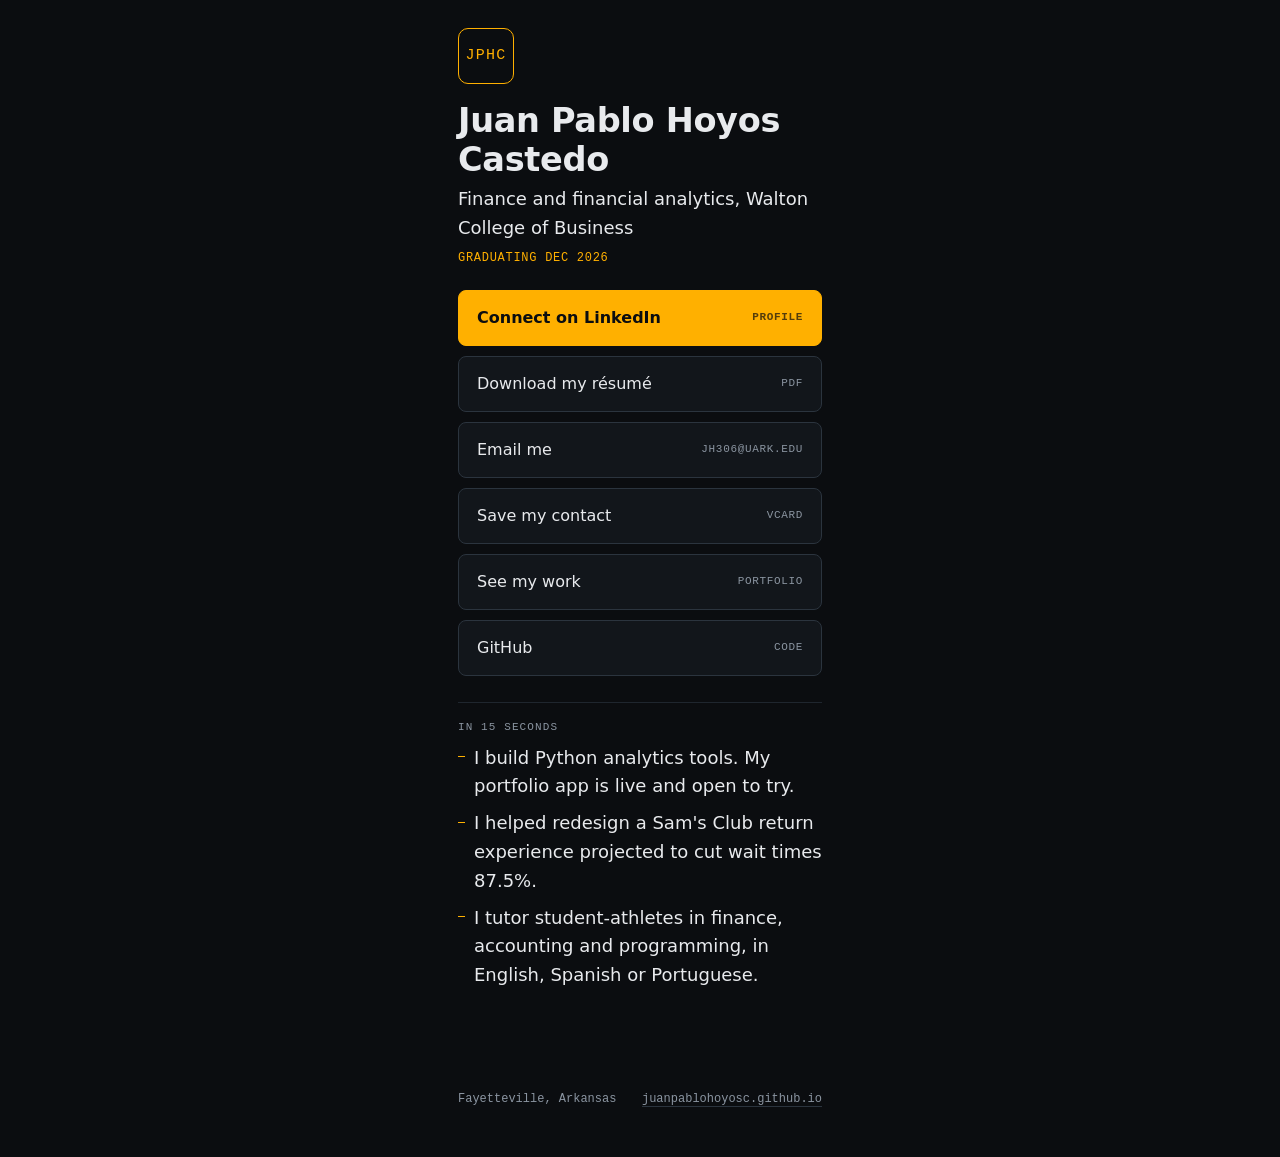
==== links/index.html @ f073af5f "v2: links page, career-fair assets and review fixes Adds the mobile-first links page (six ranked act" ====
<!doctype html>
<html lang="en">
<head>
<meta charset="utf-8">
<meta name="viewport" content="width=device-width, initial-scale=1">
<title>Juan Pablo Hoyos Castedo — links</title>
<meta name="description" content="Juan Pablo Hoyos Castedo: LinkedIn, résumé, email and contact card in one place. Finance and financial analytics, University of Arkansas, graduating December 2026.">
<link rel="canonical" href="https://juanpablohoyosc.github.io/links/">
<meta name="theme-color" content="#0b0d10">
<meta property="og:type" content="profile">
<meta property="og:title" content="Juan Pablo Hoyos Castedo — links">
<meta property="og:description" content="LinkedIn, résumé, email and contact card. Graduating December 2026.">
<meta property="og:url" content="https://juanpablohoyosc.github.io/links/">
<meta property="og:image" content="https://juanpablohoyosc.github.io/assets/img/og-image.png">
<meta name="twitter:card" content="summary_large_image">
<link rel="icon" href="../assets/img/favicon.svg" type="image/svg+xml">
<link rel="stylesheet" href="../assets/css/styles.css">
<link rel="stylesheet" href="../assets/css/links.css">
</head>
<body>

<main class="card">

  <span class="mark" aria-hidden="true">JPHC</span>

  <h1>Juan Pablo Hoyos Castedo</h1>
  <p class="role">Finance and financial analytics, Walton College of Business</p>
  <p class="status">Graduating Dec 2026</p>

  <nav class="links" aria-label="Ways to reach me">
    <a class="link link--primary" href="https://www.linkedin.com/in/juan-pablo-hoyos-castedo-850846247">
      Connect on LinkedIn <span class="hint">Profile</span>
    </a>
    <a class="link" href="../assets/files/Juan-Pablo-Hoyos-Castedo-Resume.pdf">
      Download my résumé <span class="hint">PDF</span>
    </a>
    <a class="link" href="mailto:jh306@uark.edu?subject=Nice%20to%20meet%20you%2C%20Juan%20Pablo">
      Email me <span class="hint">jh306@uark.edu</span>
    </a>
    <a class="link" href="../assets/files/juan-pablo-hoyos-castedo.vcf">
      Save my contact <span class="hint">vCard</span>
    </a>
    <a class="link" href="../">
      See my work <span class="hint">Portfolio</span>
    </a>
    <a class="link" href="https://github.com/Juanpablohoyosc">
      GitHub <span class="hint">Code</span>
    </a>
  </nav>

  <section class="fifteen">
    <h2>In 15 seconds</h2>
    <ul>
      <li>I build Python analytics tools. My portfolio app is live and open to try.</li>
      <li>I helped redesign a Sam's Club return experience projected to cut wait times 87.5%.</li>
      <li>I tutor student-athletes in finance, accounting and programming, in English, Spanish or Portuguese.</li>
    </ul>
  </section>

  <footer>
    <div class="wrap">
      <span>Fayetteville, Arkansas</span>
      <span><a href="../">juanpablohoyosc.github.io</a></span>
    </div>
  </footer>

</main>

</body>
</html>
---- assets/css/styles.css ----
/* Juan Pablo Hoyos Castedo — portfolio
   Direction: "Case Files" (see process/02-direction/directions.md)
   Mobile-first. Base styles are for 360–390px; wider screens are enhanced below. */

/* ---------- Fonts (self-hosted: no third-party request) ---------- */

@font-face {
  font-family: "Plex Sans";
  src: url("../fonts/ibm-plex-sans-latin-400-normal.woff2") format("woff2");
  font-weight: 400;
  font-display: swap;
}
@font-face {
  font-family: "Plex Sans";
  src: url("../fonts/ibm-plex-sans-latin-600-normal.woff2") format("woff2");
  font-weight: 600;
  font-display: swap;
}
@font-face {
  font-family: "Plex Mono";
  src: url("../fonts/ibm-plex-mono-latin-400-normal.woff2") format("woff2");
  font-weight: 400;
  font-display: swap;
}
@font-face {
  font-family: "Plex Mono";
  src: url("../fonts/ibm-plex-mono-latin-500-normal.woff2") format("woff2");
  font-weight: 500;
  font-display: swap;
}

/* ---------- Tokens ---------- */

:root {
  --bg: #0b0d10;
  --surface: #12161b;
  --line: #1f262e;
  --line-strong: #2b343e;
  --text: #e8eaed;
  --muted: #8b95a1;
  --accent: #ffb000;

  --sans: "Plex Sans", ui-sans-serif, system-ui, -apple-system, "Segoe UI", sans-serif;
  --mono: "Plex Mono", ui-monospace, SFMono-Regular, Menlo, Consolas, monospace;

  --gutter: 20px;
  --max: 1100px;
  --radius: 4px;
}

/* ---------- Base ---------- */

*,
*::before,
*::after { box-sizing: border-box; }

html {
  scroll-behavior: smooth;
  scroll-padding-top: 72px;
  -webkit-text-size-adjust: 100%;
}

body {
  margin: 0;
  background: var(--bg);
  color: var(--text);
  font-family: var(--sans);
  font-size: 17px;
  line-height: 1.6;
  -webkit-font-smoothing: antialiased;
}

h1, h2, h3 { font-weight: 600; line-height: 1.15; margin: 0; letter-spacing: -0.01em; }
p { margin: 0 0 1em; }
ul { margin: 0; padding: 0; list-style: none; }
img, svg { max-width: 100%; }

a { color: var(--accent); text-decoration: none; border-bottom: 1px solid rgba(255, 176, 0, 0.35); }
a:hover { border-bottom-color: var(--accent); }

:focus-visible {
  outline: 2px solid var(--accent);
  outline-offset: 3px;
  border-radius: 2px;
}

.wrap {
  width: 100%;
  max-width: var(--max);
  margin: 0 auto;
  padding: 0 var(--gutter);
}

.skip {
  position: absolute;
  left: -9999px;
  top: 0;
  background: var(--accent);
  color: var(--bg);
  padding: 10px 16px;
  font-family: var(--mono);
  font-size: 14px;
  border: 0;
  z-index: 10;
}
.skip:focus { left: 0; }

.mono {
  font-family: var(--mono);
  font-size: 12px;
  letter-spacing: 0.08em;
  text-transform: uppercase;
  color: var(--muted);
}

/* ---------- Top bar ---------- */

.topbar {
  border-bottom: 1px solid var(--line);
  background: rgba(11, 13, 16, 0.92);
  position: sticky;
  top: 0;
  z-index: 5;
  backdrop-filter: saturate(140%) blur(6px);
}

.topbar .wrap {
  display: flex;
  align-items: center;
  justify-content: space-between;
  gap: 8px 16px;
  flex-wrap: wrap;
  min-height: 60px;
}

.brand {
  font-family: var(--mono);
  font-weight: 500;
  font-size: 16px;
  letter-spacing: 0.14em;
  color: var(--text);
  border: 0;
  display: inline-flex;
  align-items: center;
  min-height: 44px;
}
.brand:hover { color: var(--accent); }

.topnav { display: flex; flex-wrap: wrap; gap: 0 18px; }
/* On small screens the section links are just scroll shortcuts, so only the
   résumé link stays in the bar and the page keeps its first screen. */
@media (max-width: 639px) {
  .topnav a:not(.topnav__cta) { display: none; }
  .topnav__cta { color: var(--accent); }
}
.topnav a {
  font-family: var(--mono);
  font-size: 13px;
  letter-spacing: 0.06em;
  text-transform: uppercase;
  color: var(--muted);
  border: 0;
  display: inline-flex;
  align-items: center;
  min-height: 44px;
}
.topnav a:hover { color: var(--text); }

/* ---------- Sections ---------- */

main > section { padding: 56px 0; border-top: 1px solid var(--line); }
main > section:first-child { border-top: 0; }

.section-head {
  display: flex;
  align-items: baseline;
  gap: 12px;
  margin-bottom: 28px;
}
.section-head h2 { font-size: 1.5rem; }
.section-head .rule { flex: 1; height: 1px; background: var(--line); }

/* ---------- Hero ---------- */

.hero { padding-top: 52px; }
.hero h1 {
  font-size: clamp(2.3rem, 9vw, 4rem);
  margin-bottom: 18px;
}
.hero-status {
  margin: 0 0 16px;
  color: var(--accent);
  font-size: 12px;
}

.hero .lede {
  font-size: clamp(1.05rem, 4.2vw, 1.25rem);
  color: var(--text);
  max-width: 34em;
}
.hero .lede strong { color: var(--accent); font-weight: 600; }

.spec {
  margin: 28px 0 0;
  border-top: 1px solid var(--line);
  display: grid;
  grid-template-columns: 1fr;
}
.spec div {
  border-bottom: 1px solid var(--line);
  padding: 12px 0;
  display: grid;
  gap: 2px;
}
.spec dt { font-family: var(--mono); font-size: 12px; letter-spacing: 0.08em; text-transform: uppercase; color: var(--muted); }
.spec dd { margin: 0; }

.cta {
  display: flex;
  flex-wrap: wrap;
  gap: 12px;
  margin-top: 28px;
}
.btn {
  display: inline-flex;
  align-items: center;
  justify-content: center;
  min-height: 48px;
  padding: 0 20px;
  border: 1px solid var(--line-strong);
  border-radius: var(--radius);
  font-family: var(--mono);
  font-size: 14px;
  letter-spacing: 0.04em;
  color: var(--text);
  background: var(--surface);
  transition: border-color 0.15s ease, color 0.15s ease, background 0.15s ease;
}
.btn:hover { border-color: var(--accent); color: var(--accent); }
.btn--primary {
  background: var(--accent);
  border-color: var(--accent);
  color: var(--bg);
  font-weight: 500;
}
.btn--primary:hover { background: #ffc233; border-color: #ffc233; color: var(--bg); }

/* On a phone the buttons come before the spec rows, so the first actions are
   reachable without scrolling past four key-value pairs. */
@media (max-width: 639px) {
  .hero .wrap { display: flex; flex-direction: column; }
  .hero h1 { order: 1; }
  .hero .lede { order: 2; }
  .cta { order: 3; margin-top: 24px; }
  .spec { order: 4; margin-top: 28px; }
}

/* ---------- Case files ---------- */

.case {
  border: 1px solid var(--line);
  border-radius: var(--radius);
  background: var(--surface);
  padding: 20px;
  margin-bottom: 20px;
}
.case-top {
  display: flex;
  flex-wrap: wrap;
  align-items: center;
  gap: 10px;
  padding-bottom: 12px;
  border-bottom: 1px solid var(--line);
  margin-bottom: 16px;
}
.case-id { font-family: var(--mono); font-size: 12px; letter-spacing: 0.1em; color: var(--muted); }
.chip {
  font-family: var(--mono);
  font-size: 11px;
  letter-spacing: 0.1em;
  text-transform: uppercase;
  border: 1px solid var(--line-strong);
  border-radius: 999px;
  padding: 3px 10px;
  color: var(--muted);
}
.chip--live { color: var(--accent); border-color: rgba(255, 176, 0, 0.5); }
.case-when { font-family: var(--mono); font-size: 12px; color: var(--muted); margin-left: auto; }

.case h3 { font-size: 1.3rem; margin-bottom: 4px; }
.case .org { color: var(--muted); font-size: 0.95rem; margin-bottom: 14px; }

.qa { display: grid; gap: 12px; margin-bottom: 16px; }
.qa > div { display: grid; gap: 3px; }
.qa dt { font-family: var(--mono); font-size: 11px; letter-spacing: 0.1em; text-transform: uppercase; color: var(--muted); }
.qa dd { margin: 0; }

.tags { display: flex; flex-wrap: wrap; gap: 8px; margin-bottom: 14px; }
.tag {
  font-family: var(--mono);
  font-size: 12px;
  color: var(--muted);
  border: 1px solid var(--line);
  border-radius: var(--radius);
  padding: 3px 8px;
}

.evidence { display: flex; flex-wrap: wrap; gap: 16px; }
.evidence a, .evidence span { font-family: var(--mono); font-size: 13px; }
.evidence span { color: var(--muted); }

/* ---------- Experience ---------- */

.job { padding: 18px 0; border-bottom: 1px solid var(--line); }
.job:first-child { padding-top: 0; }
.job h3 { font-size: 1.05rem; }
.job .org { color: var(--muted); font-size: 0.95rem; margin: 2px 0 8px; }
.job .when { font-family: var(--mono); font-size: 12px; color: var(--muted); }
.job ul { display: grid; gap: 6px; }
.job li { padding-left: 16px; position: relative; }
.job li::before {
  content: "";
  position: absolute;
  left: 2px;
  top: 0.65em;
  width: 5px;
  height: 1px;
  background: var(--accent);
}

/* ---------- Skills ---------- */

.skills { display: grid; gap: 20px; }
.skillgroup { border: 1px solid var(--line); border-radius: var(--radius); padding: 16px; background: var(--surface); }
.skillgroup h3 { font-family: var(--mono); font-size: 12px; letter-spacing: 0.1em; text-transform: uppercase; color: var(--muted); font-weight: 500; margin-bottom: 10px; }
.skillgroup p { margin: 0 0 10px; }
.skillgroup .proof { font-family: var(--mono); font-size: 12px; color: var(--muted); margin: 0; }

/* ---------- Build log ---------- */

.steps { display: grid; gap: 16px; counter-reset: step; }
.step { border-left: 1px solid var(--line); padding: 0 0 0 16px; }
.step h3 { font-size: 1rem; margin-bottom: 4px; }
.step p { margin: 0; color: var(--text); }
.step .mono { display: block; margin-bottom: 6px; }

/* ---------- Contact and footer ---------- */

.contact-grid { display: grid; gap: 14px; margin-bottom: 24px; }
.contact-grid a { font-size: 1.05rem; }

footer {
  border-top: 1px solid var(--line);
  padding: 28px 0 44px;
  font-family: var(--mono);
  font-size: 12px;
  color: var(--muted);
}
footer .wrap {
  display: flex;
  flex-wrap: wrap;
  gap: 8px 20px;
  justify-content: space-between;
}
footer a { color: var(--muted); border-bottom-color: var(--line-strong); }
footer a:hover { color: var(--accent); }

/* ---------- Wider screens ---------- */

@media (min-width: 768px) {
  :root { --gutter: 40px; }
  body { font-size: 18px; }
  main > section { padding: 72px 0; }
  .hero { padding-top: 72px; }
  .spec { grid-template-columns: repeat(2, minmax(0, 1fr)); column-gap: 32px; }
  .case { padding: 26px; }
  .qa { grid-template-columns: repeat(3, minmax(0, 1fr)); gap: 20px; }
  .skills { grid-template-columns: repeat(2, minmax(0, 1fr)); }
  .steps { grid-template-columns: repeat(3, minmax(0, 1fr)); }
  .job { display: grid; grid-template-columns: 150px 1fr; gap: 20px; }
  .job .when { padding-top: 3px; }
  .contact-grid { grid-template-columns: repeat(2, minmax(0, 1fr)); }
}

@media (min-width: 1200px) {
  :root { --gutter: 48px; }
  .hero h1 { font-size: 4.2rem; }
  .spec { grid-template-columns: repeat(4, minmax(0, 1fr)); }
}

@media (prefers-reduced-motion: reduce) {
  html { scroll-behavior: auto; }
  * { transition: none !important; animation: none !important; }
}

@media print {
  body { background: #fff; color: #000; }
  .topbar, .cta, .skip { display: none; }
  a { color: #000; }
}
---- assets/css/links.css ----
/* Links page — the phone card for career fairs, NFC taps and QR scans.
   Designed at 390px first; wider screens just centre the same column. */

.card {
  width: 100%;
  max-width: 460px;
  margin: 0 auto;
  padding: 28px var(--gutter) 48px;
  display: flex;
  flex-direction: column;
  min-height: 100vh;
}

.mark {
  display: inline-flex;
  align-items: center;
  justify-content: center;
  width: 56px;
  height: 56px;
  border: 1px solid var(--accent);
  border-radius: 10px;
  color: var(--accent);
  font-family: var(--mono);
  font-weight: 500;
  font-size: 15px;
  letter-spacing: 0.08em;
  margin-bottom: 18px;
}

.card h1 {
  font-size: clamp(1.7rem, 7.5vw, 2.1rem);
  margin-bottom: 6px;
}

.card .role {
  color: var(--text);
  margin: 0 0 6px;
}

.card .status {
  font-family: var(--mono);
  font-size: 12px;
  letter-spacing: 0.06em;
  text-transform: uppercase;
  color: var(--accent);
  margin: 0 0 22px;
}

.links { display: grid; gap: 10px; }

.link {
  display: flex;
  align-items: center;
  justify-content: space-between;
  gap: 12px;
  min-height: 56px;
  padding: 0 18px;
  border: 1px solid var(--line-strong);
  border-radius: 8px;
  background: var(--surface);
  color: var(--text);
  font-size: 1rem;
  transition: border-color 0.15s ease, background 0.15s ease;
}
.link:hover { border-color: var(--accent); }
.link .hint { font-family: var(--mono); font-size: 11px; letter-spacing: 0.06em; text-transform: uppercase; color: var(--muted); }
.link--primary {
  background: var(--accent);
  border-color: var(--accent);
  color: var(--bg);
  font-weight: 600;
}
.link--primary .hint { color: rgba(11, 13, 16, 0.7); }
.link--primary:hover { background: #ffc233; border-color: #ffc233; }

.fifteen {
  margin-top: 26px;
  padding-top: 18px;
  border-top: 1px solid var(--line);
}
.fifteen h2 {
  font-family: var(--mono);
  font-size: 11px;
  letter-spacing: 0.1em;
  text-transform: uppercase;
  color: var(--muted);
  font-weight: 500;
  margin-bottom: 10px;
}
.fifteen ul { display: grid; gap: 8px; }
.fifteen li { padding-left: 16px; position: relative; color: var(--text); }
.fifteen li::before {
  content: "";
  position: absolute;
  left: 0;
  top: 0.68em;
  width: 7px;
  height: 1px;
  background: var(--accent);
}

.card footer {
  margin-top: auto;
  padding: 28px 0 0;
  border: 0;
}
.card footer .wrap { padding: 0; }
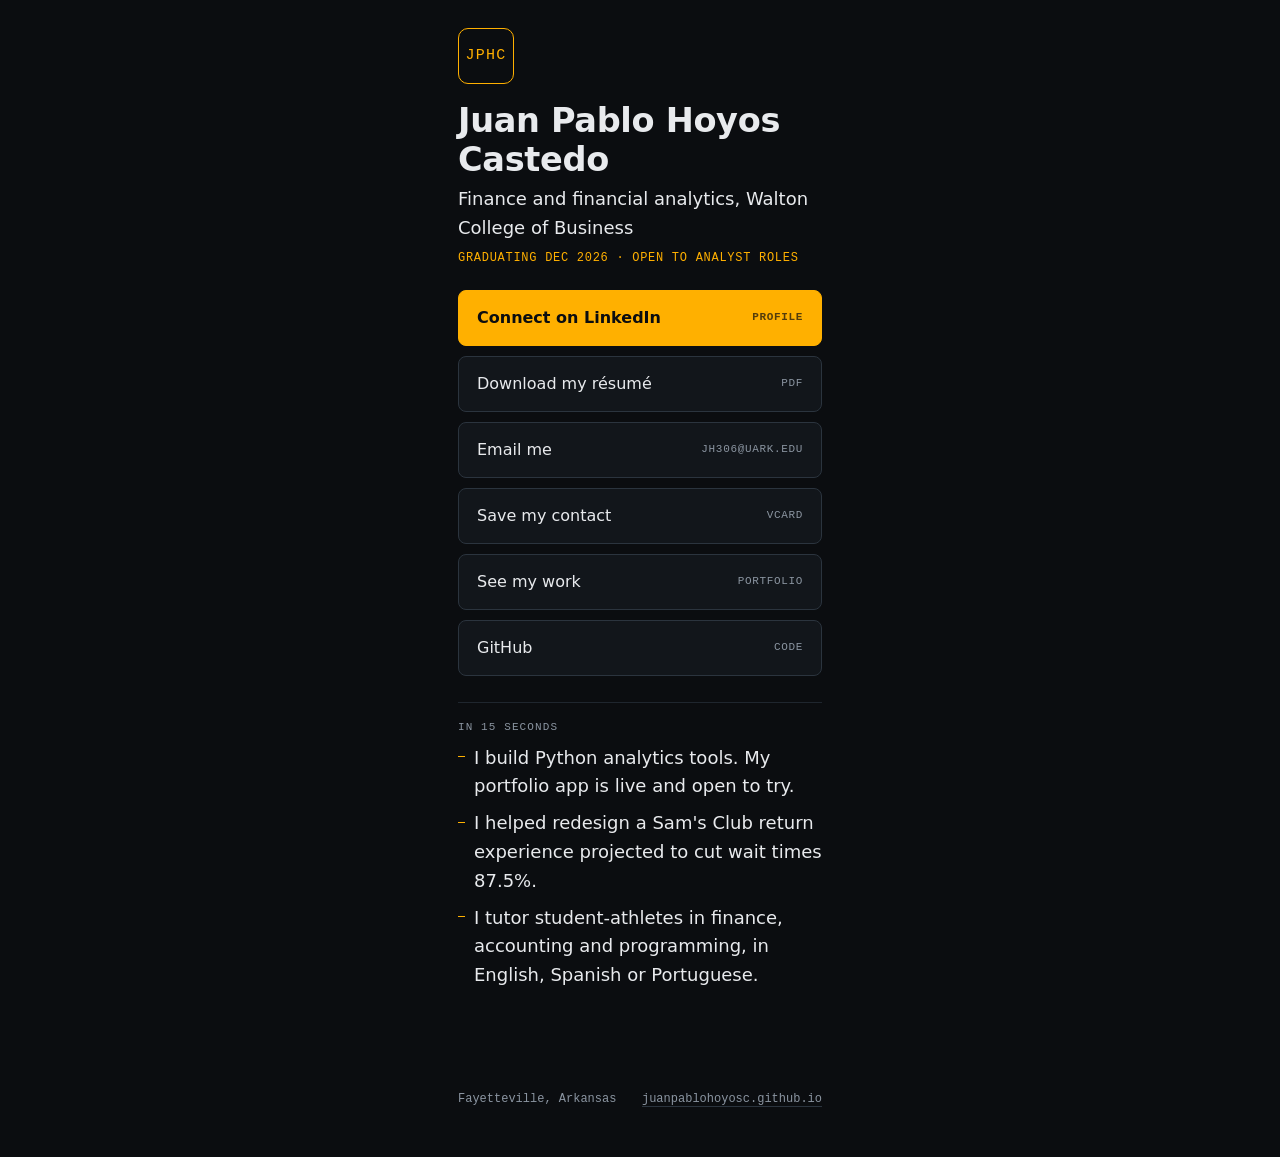
==== commit d2c9b31d: "v2: links page, career-fair assets and review fixes Adds the mobile-first links page (six ranked act" ====
--- a/links/index.html
+++ b/links/index.html
@@ -9,7 +9,7 @@
 <meta name="theme-color" content="#0b0d10">
 <meta property="og:type" content="profile">
 <meta property="og:title" content="Juan Pablo Hoyos Castedo — links">
-<meta property="og:description" content="LinkedIn, résumé, email and contact card. Graduating December 2026.">
+<meta property="og:description" content="LinkedIn, résumé, email and contact card. Graduating December 2026, looking for analyst roles.">
 <meta property="og:url" content="https://juanpablohoyosc.github.io/links/">
 <meta property="og:image" content="https://juanpablohoyosc.github.io/assets/img/og-image.png">
 <meta name="twitter:card" content="summary_large_image">
@@ -25,7 +25,7 @@
 
   <h1>Juan Pablo Hoyos Castedo</h1>
   <p class="role">Finance and financial analytics, Walton College of Business</p>
-  <p class="status">Graduating Dec 2026</p>
+  <p class="status">Graduating Dec 2026 · open to analyst roles</p>
 
   <nav class="links" aria-label="Ways to reach me">
     <a class="link link--primary" href="https://www.linkedin.com/in/juan-pablo-hoyos-castedo-850846247">
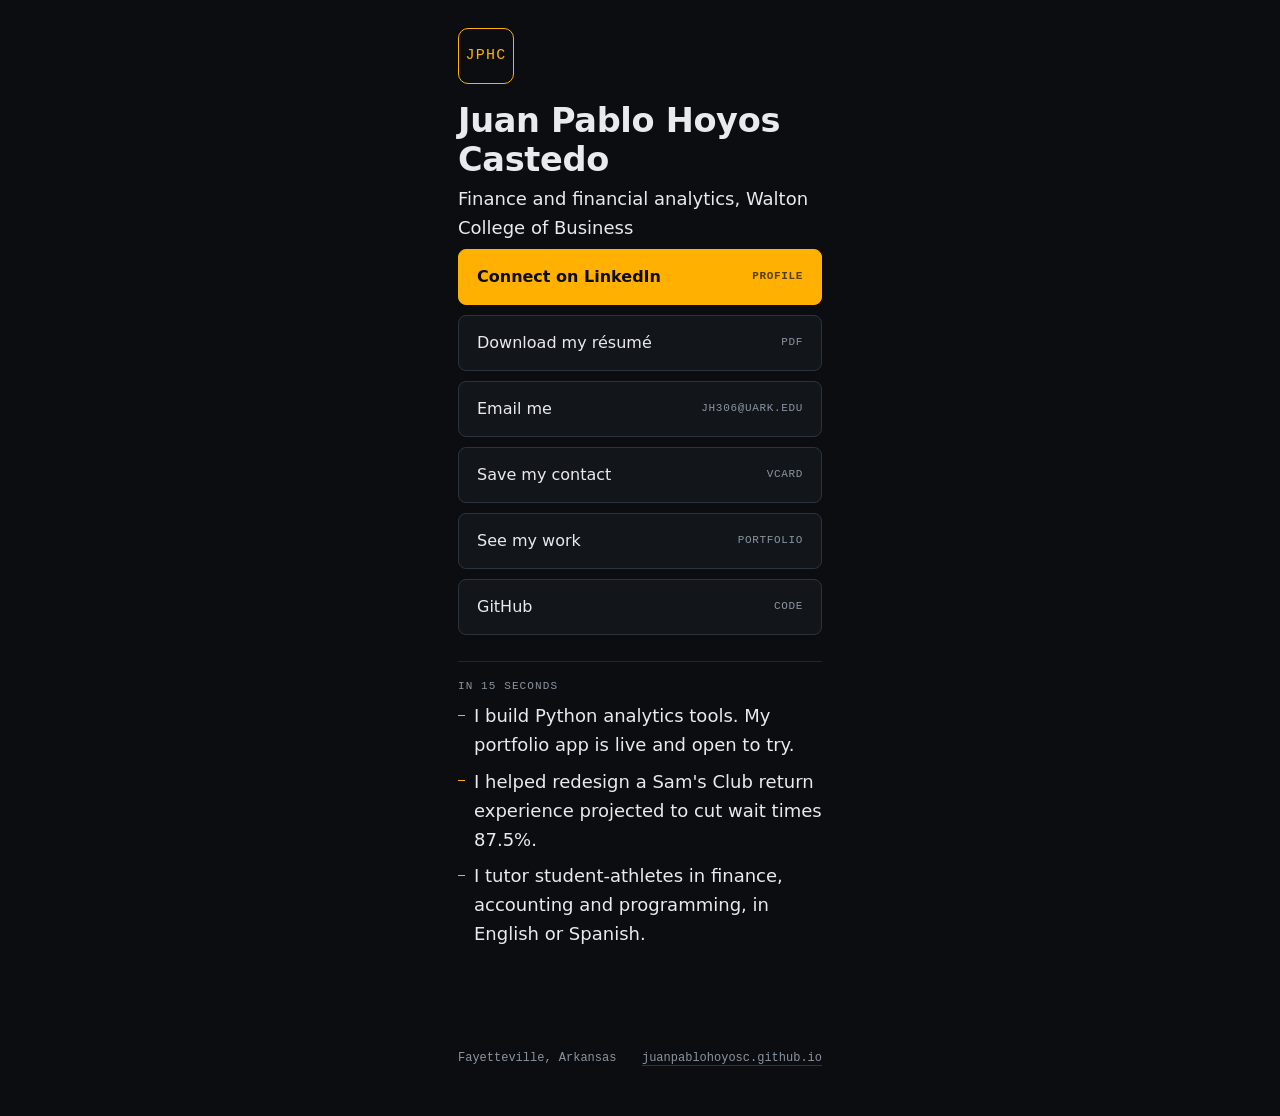
==== commit 695cd754: "Bring the links page and contact card in line with the site The home page changed purpose; these had" ====
--- a/links/index.html
+++ b/links/index.html
@@ -4,12 +4,12 @@
 <meta charset="utf-8">
 <meta name="viewport" content="width=device-width, initial-scale=1">
 <title>Juan Pablo Hoyos Castedo — links</title>
-<meta name="description" content="Juan Pablo Hoyos Castedo: LinkedIn, résumé, email and contact card in one place. Finance and financial analytics, University of Arkansas, graduating December 2026.">
+<meta name="description" content="Juan Pablo Hoyos Castedo: LinkedIn, résumé, email and contact card in one place. Finance and financial analytics, University of Arkansas.">
 <link rel="canonical" href="https://juanpablohoyosc.github.io/links/">
 <meta name="theme-color" content="#0b0d10">
 <meta property="og:type" content="profile">
 <meta property="og:title" content="Juan Pablo Hoyos Castedo — links">
-<meta property="og:description" content="LinkedIn, résumé, email and contact card. Graduating December 2026, looking for analyst roles.">
+<meta property="og:description" content="LinkedIn, résumé, email and contact card.">
 <meta property="og:url" content="https://juanpablohoyosc.github.io/links/">
 <meta property="og:image" content="https://juanpablohoyosc.github.io/assets/img/og-image.png">
 <meta name="twitter:card" content="summary_large_image">
@@ -25,7 +25,6 @@
 
   <h1>Juan Pablo Hoyos Castedo</h1>
   <p class="role">Finance and financial analytics, Walton College of Business</p>
-  <p class="status">Graduating Dec 2026 · open to analyst roles</p>
 
   <nav class="links" aria-label="Ways to reach me">
     <a class="link link--primary" href="https://www.linkedin.com/in/juan-pablo-hoyos-castedo-850846247">
@@ -53,7 +52,7 @@
     <ul>
       <li>I build Python analytics tools. My portfolio app is live and open to try.</li>
       <li>I helped redesign a Sam's Club return experience projected to cut wait times 87.5%.</li>
-      <li>I tutor student-athletes in finance, accounting and programming, in English, Spanish or Portuguese.</li>
+      <li>I tutor student-athletes in finance, accounting and programming, in English or Spanish.</li>
     </ul>
   </section>
 
--- a/assets/css/styles.css
+++ b/assets/css/styles.css
@@ -291,10 +291,11 @@
 .case .org { color: var(--muted); font-size: 0.95rem; margin-bottom: 14px; }
 
 .qa { display: grid; gap: 12px; margin-bottom: 16px; }
-.qa > div { display: grid; gap: 3px; }
+.qa > div { display: grid; gap: 3px; align-content: start; }
 .qa dt { font-family: var(--mono); font-size: 11px; letter-spacing: 0.1em; text-transform: uppercase; color: var(--muted); }
 .qa dd { margin: 0; }
 
+.tags-label { font-family: var(--mono); font-size: 11px; letter-spacing: 0.1em; text-transform: uppercase; color: var(--muted); margin: 0 0 8px; }
 .tags { display: flex; flex-wrap: wrap; gap: 8px; margin-bottom: 14px; }
 .tag {
   font-family: var(--mono);
@@ -304,6 +305,10 @@
   border-radius: var(--radius);
   padding: 3px 8px;
 }
+
+.shot { margin: 0 0 16px; border: 1px solid var(--line); border-radius: var(--radius); overflow: hidden; background: var(--bg); }
+.shot img { display: block; width: 100%; height: auto; }
+.shot figcaption { font-family: var(--mono); font-size: 12px; color: var(--muted); padding: 8px 12px; border-top: 1px solid var(--line); }
 
 .evidence { display: flex; flex-wrap: wrap; gap: 16px; }
 .evidence a, .evidence span { font-family: var(--mono); font-size: 13px; }
@@ -376,7 +381,7 @@
   .case { padding: 26px; }
   .qa { grid-template-columns: repeat(3, minmax(0, 1fr)); gap: 20px; }
   .skills { grid-template-columns: repeat(2, minmax(0, 1fr)); }
-  .steps { grid-template-columns: repeat(3, minmax(0, 1fr)); }
+  .steps { grid-template-columns: repeat(3, minmax(0, 1fr)); gap: 20px 24px; }
   .job { display: grid; grid-template-columns: 150px 1fr; gap: 20px; }
   .job .when { padding-top: 3px; }
   .contact-grid { grid-template-columns: repeat(2, minmax(0, 1fr)); }
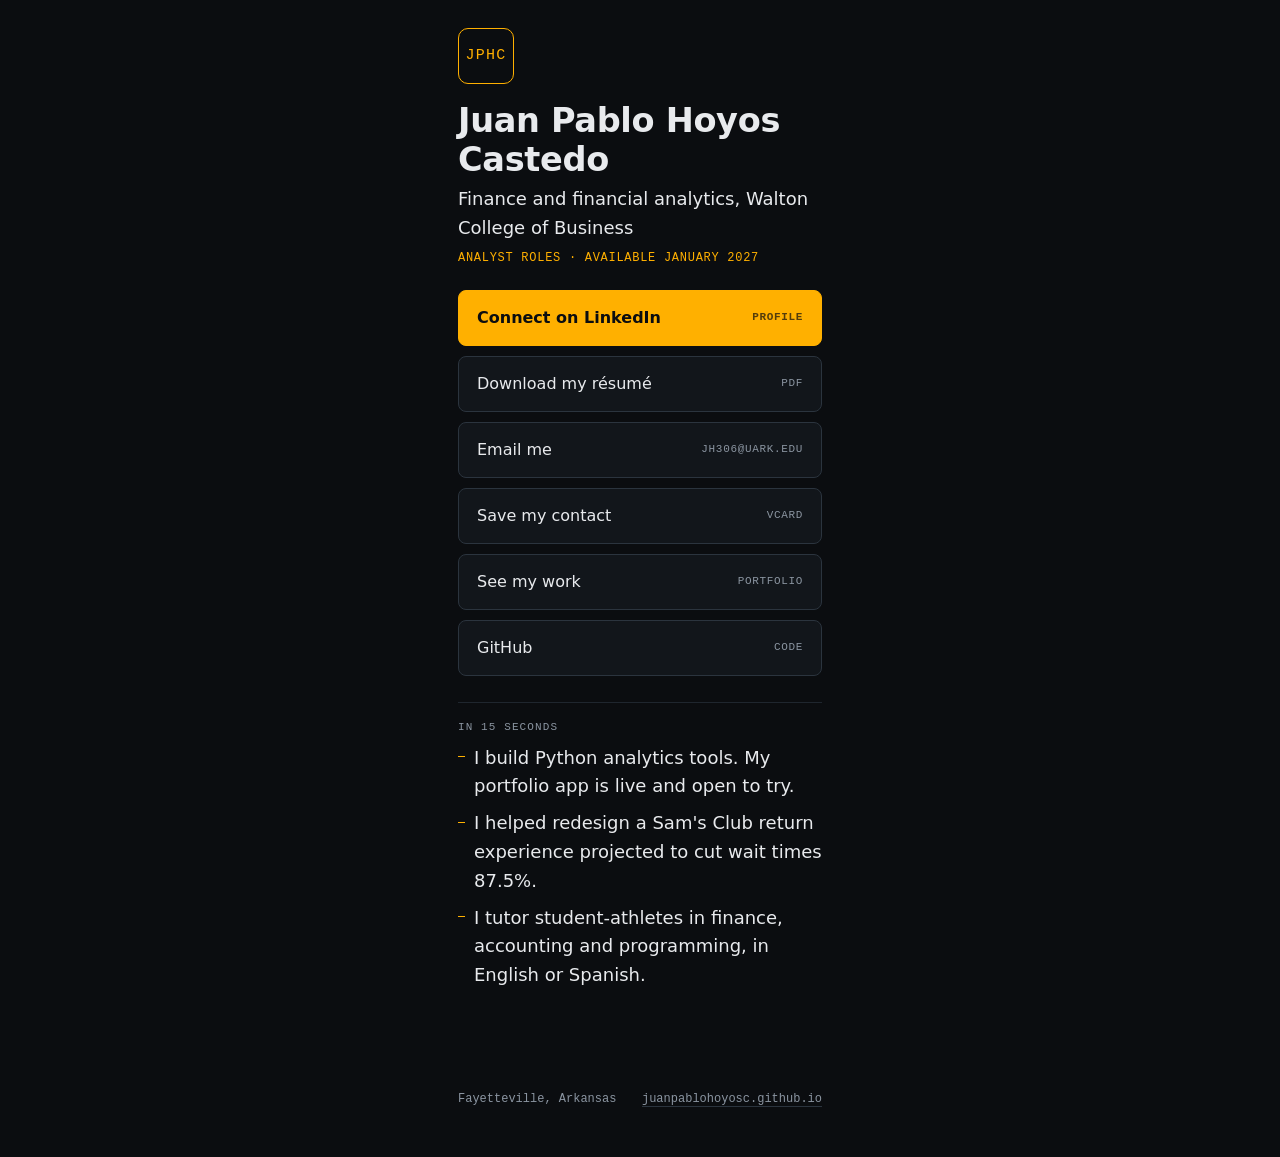
==== commit 70bd8fee: "Bring the links page and contact card in line with the site The home page changed purpose; these had" ====
--- a/links/index.html
+++ b/links/index.html
@@ -4,12 +4,12 @@
 <meta charset="utf-8">
 <meta name="viewport" content="width=device-width, initial-scale=1">
 <title>Juan Pablo Hoyos Castedo — links</title>
-<meta name="description" content="Juan Pablo Hoyos Castedo: LinkedIn, résumé, email and contact card in one place. Finance and financial analytics, University of Arkansas.">
+<meta name="description" content="Juan Pablo Hoyos Castedo: LinkedIn, résumé, email and contact card in one place. Finance and financial analytics, University of Arkansas. Available January 2027 for analyst roles.">
 <link rel="canonical" href="https://juanpablohoyosc.github.io/links/">
 <meta name="theme-color" content="#0b0d10">
 <meta property="og:type" content="profile">
 <meta property="og:title" content="Juan Pablo Hoyos Castedo — links">
-<meta property="og:description" content="LinkedIn, résumé, email and contact card.">
+<meta property="og:description" content="LinkedIn, résumé, email and contact card. Available January 2027 for analyst roles.">
 <meta property="og:url" content="https://juanpablohoyosc.github.io/links/">
 <meta property="og:image" content="https://juanpablohoyosc.github.io/assets/img/og-image.png">
 <meta name="twitter:card" content="summary_large_image">
@@ -25,6 +25,7 @@
 
   <h1>Juan Pablo Hoyos Castedo</h1>
   <p class="role">Finance and financial analytics, Walton College of Business</p>
+  <p class="status">Analyst roles · available January 2027</p>
 
   <nav class="links" aria-label="Ways to reach me">
     <a class="link link--primary" href="https://www.linkedin.com/in/juan-pablo-hoyos-castedo-850846247">
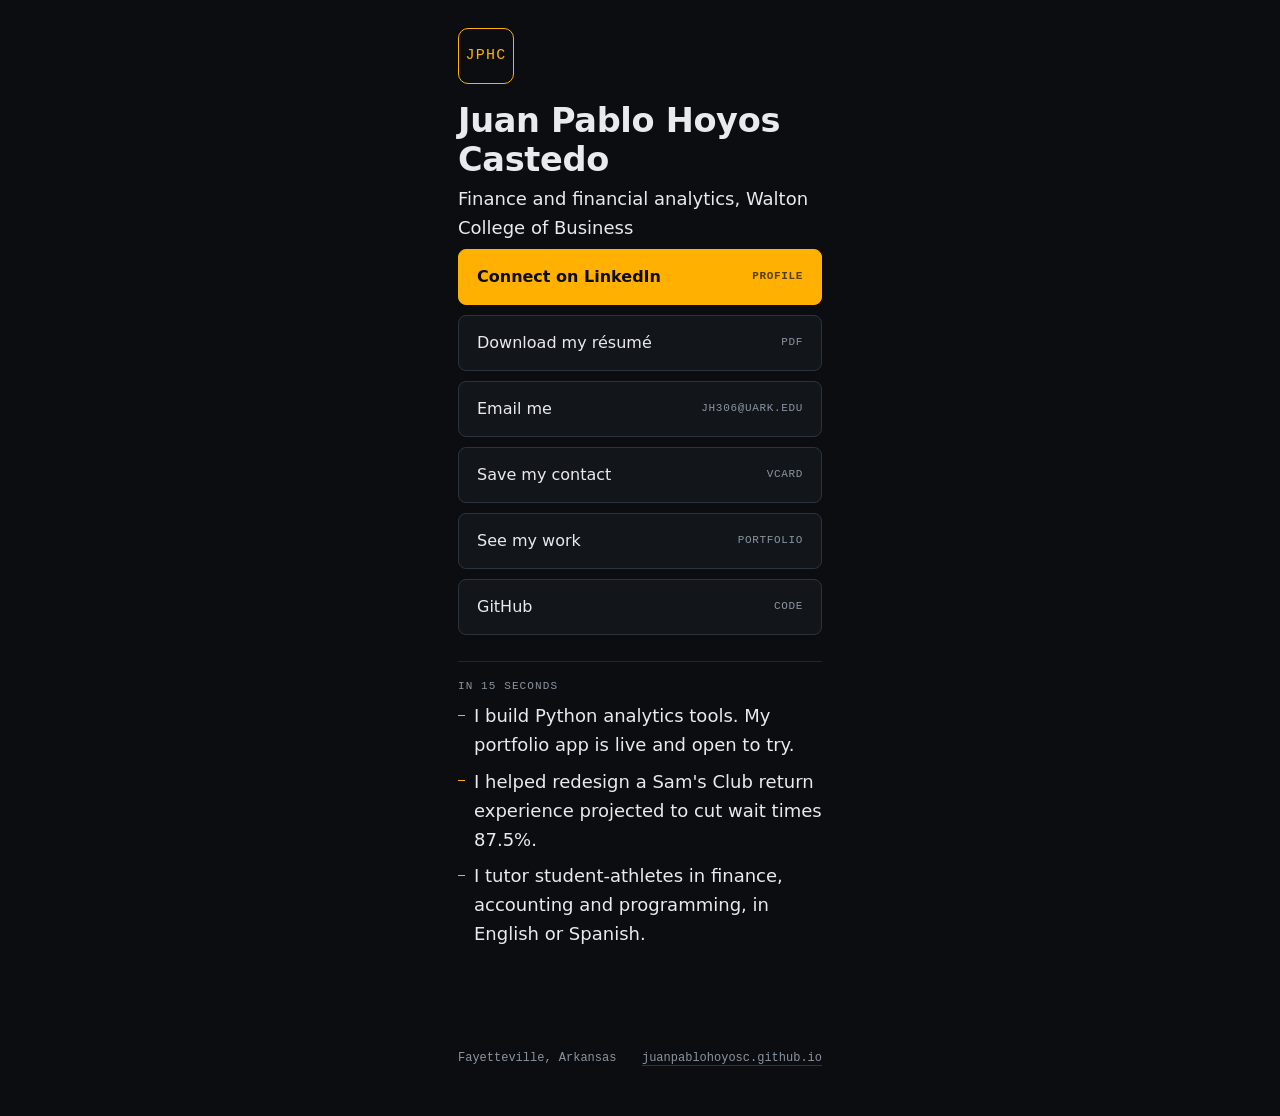
==== commit b98745e0: "Fix the LinkedIn URL, which was wrong everywhere Juan Pablo's profile lives at linkedin.com/in/juan-" ====
--- a/links/index.html
+++ b/links/index.html
@@ -4,12 +4,12 @@
 <meta charset="utf-8">
 <meta name="viewport" content="width=device-width, initial-scale=1">
 <title>Juan Pablo Hoyos Castedo — links</title>
-<meta name="description" content="Juan Pablo Hoyos Castedo: LinkedIn, résumé, email and contact card in one place. Finance and financial analytics, University of Arkansas. Available January 2027 for analyst roles.">
+<meta name="description" content="Juan Pablo Hoyos Castedo: LinkedIn, résumé, email and contact card in one place. Finance and financial analytics, University of Arkansas.">
 <link rel="canonical" href="https://juanpablohoyosc.github.io/links/">
 <meta name="theme-color" content="#0b0d10">
 <meta property="og:type" content="profile">
 <meta property="og:title" content="Juan Pablo Hoyos Castedo — links">
-<meta property="og:description" content="LinkedIn, résumé, email and contact card. Available January 2027 for analyst roles.">
+<meta property="og:description" content="LinkedIn, résumé, email and contact card.">
 <meta property="og:url" content="https://juanpablohoyosc.github.io/links/">
 <meta property="og:image" content="https://juanpablohoyosc.github.io/assets/img/og-image.png">
 <meta name="twitter:card" content="summary_large_image">
@@ -25,10 +25,9 @@
 
   <h1>Juan Pablo Hoyos Castedo</h1>
   <p class="role">Finance and financial analytics, Walton College of Business</p>
-  <p class="status">Analyst roles · available January 2027</p>
 
   <nav class="links" aria-label="Ways to reach me">
-    <a class="link link--primary" href="https://www.linkedin.com/in/juan-pablo-hoyos-castedo-850846247">
+    <a class="link link--primary" href="https://www.linkedin.com/in/juan-pablo-hoyos-850846247">
       Connect on LinkedIn <span class="hint">Profile</span>
     </a>
     <a class="link" href="../assets/files/Juan-Pablo-Hoyos-Castedo-Resume.pdf">
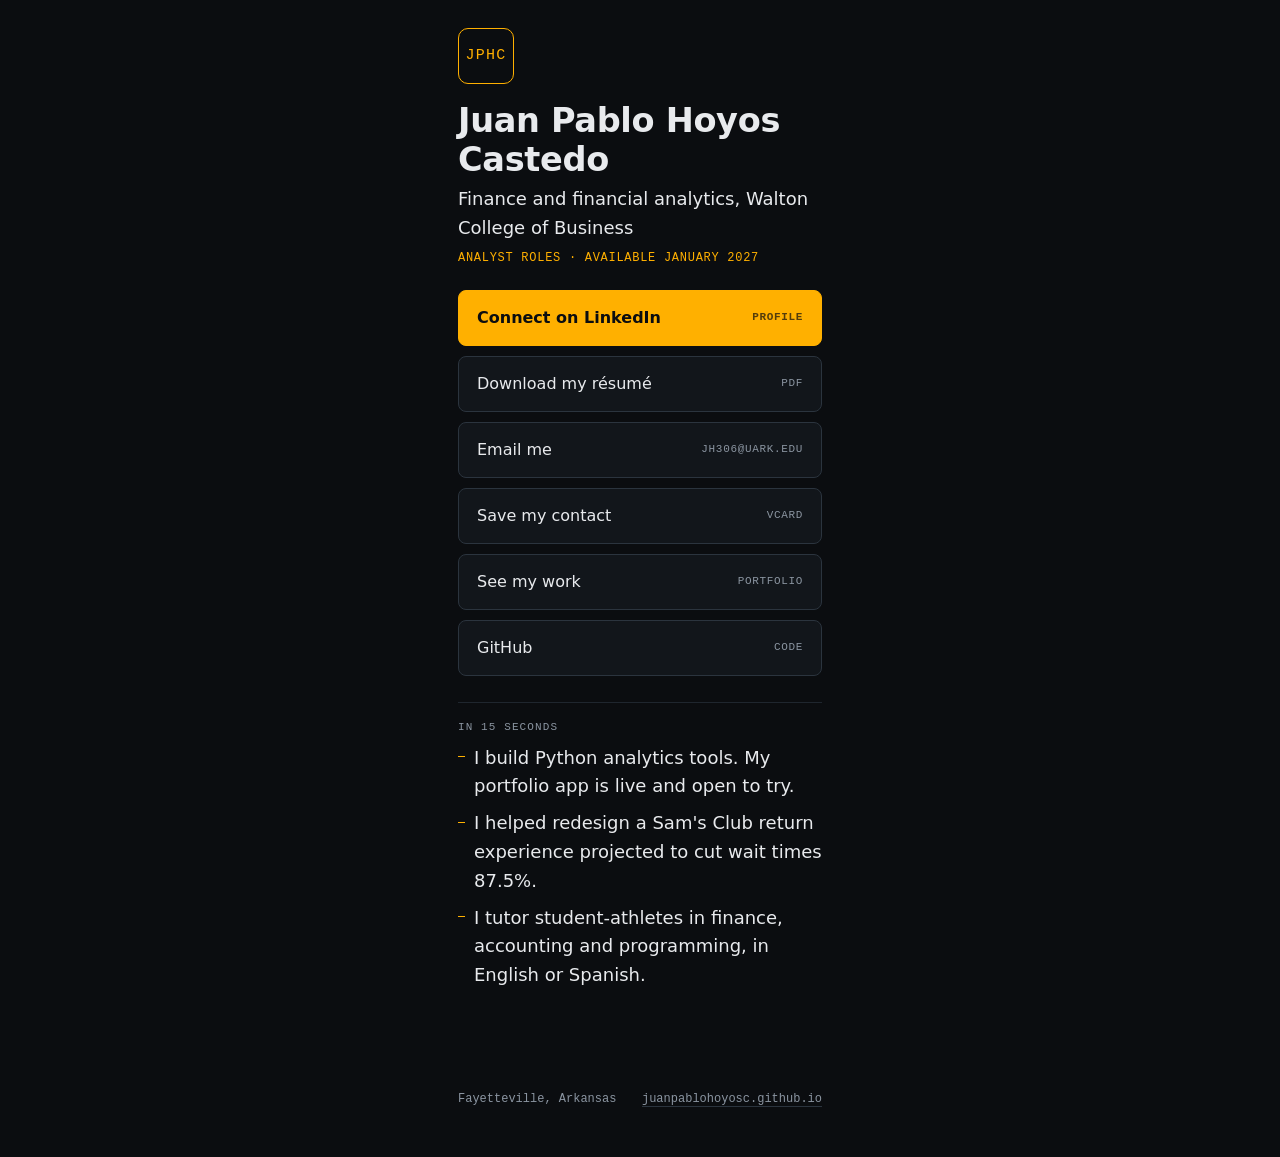
==== commit 85332ba8: "Fix the LinkedIn URL, which was wrong everywhere Juan Pablo's profile lives at linkedin.com/in/juan-" ====
--- a/links/index.html
+++ b/links/index.html
@@ -4,12 +4,12 @@
 <meta charset="utf-8">
 <meta name="viewport" content="width=device-width, initial-scale=1">
 <title>Juan Pablo Hoyos Castedo — links</title>
-<meta name="description" content="Juan Pablo Hoyos Castedo: LinkedIn, résumé, email and contact card in one place. Finance and financial analytics, University of Arkansas.">
+<meta name="description" content="Juan Pablo Hoyos Castedo: LinkedIn, résumé, email and contact card in one place. Finance and financial analytics, University of Arkansas. Available January 2027 for analyst roles.">
 <link rel="canonical" href="https://juanpablohoyosc.github.io/links/">
 <meta name="theme-color" content="#0b0d10">
 <meta property="og:type" content="profile">
 <meta property="og:title" content="Juan Pablo Hoyos Castedo — links">
-<meta property="og:description" content="LinkedIn, résumé, email and contact card.">
+<meta property="og:description" content="LinkedIn, résumé, email and contact card. Available January 2027 for analyst roles.">
 <meta property="og:url" content="https://juanpablohoyosc.github.io/links/">
 <meta property="og:image" content="https://juanpablohoyosc.github.io/assets/img/og-image.png">
 <meta name="twitter:card" content="summary_large_image">
@@ -25,6 +25,7 @@
 
   <h1>Juan Pablo Hoyos Castedo</h1>
   <p class="role">Finance and financial analytics, Walton College of Business</p>
+  <p class="status">Analyst roles · available January 2027</p>
 
   <nav class="links" aria-label="Ways to reach me">
     <a class="link link--primary" href="https://www.linkedin.com/in/juan-pablo-hoyos-850846247">
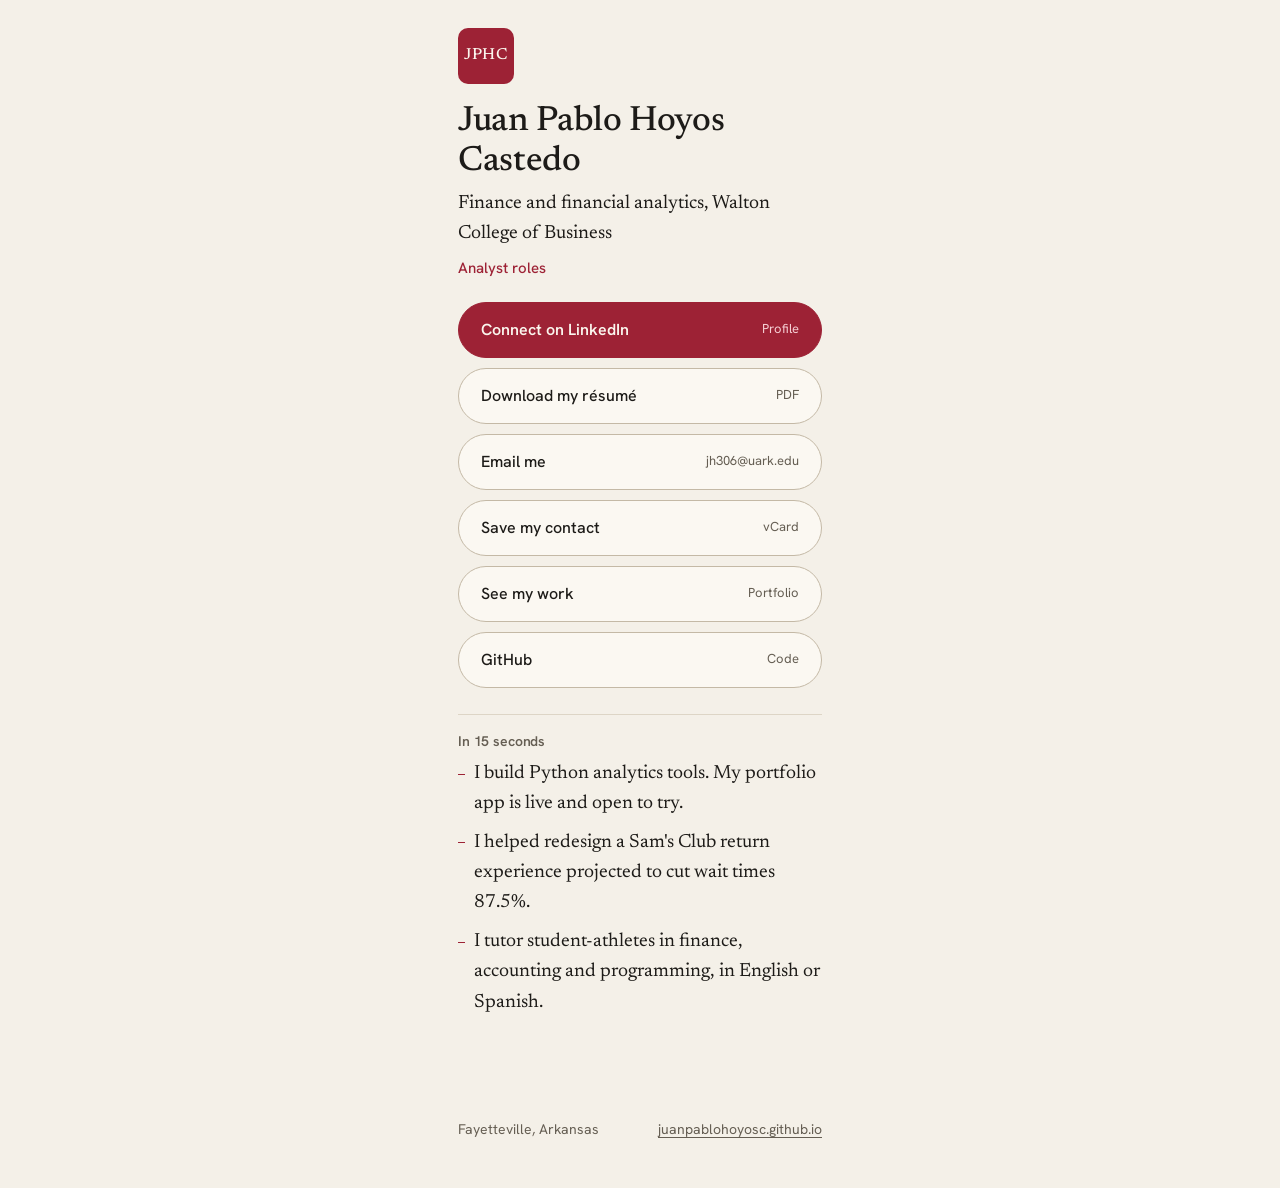
==== commit ac292725: "Redesign in paper and Razorback red; drop availability and relocation Restyle the home page, links p" ====
--- a/links/index.html
+++ b/links/index.html
@@ -4,12 +4,12 @@
 <meta charset="utf-8">
 <meta name="viewport" content="width=device-width, initial-scale=1">
 <title>Juan Pablo Hoyos Castedo — links</title>
-<meta name="description" content="Juan Pablo Hoyos Castedo: LinkedIn, résumé, email and contact card in one place. Finance and financial analytics, University of Arkansas. Available January 2027 for analyst roles.">
+<meta name="description" content="Juan Pablo Hoyos Castedo: LinkedIn, résumé, email and contact card in one place. Finance and financial analytics, University of Arkansas.">
 <link rel="canonical" href="https://juanpablohoyosc.github.io/links/">
-<meta name="theme-color" content="#0b0d10">
+<meta name="theme-color" content="#f4f0e8">
 <meta property="og:type" content="profile">
 <meta property="og:title" content="Juan Pablo Hoyos Castedo — links">
-<meta property="og:description" content="LinkedIn, résumé, email and contact card. Available January 2027 for analyst roles.">
+<meta property="og:description" content="LinkedIn, résumé, email and contact card.">
 <meta property="og:url" content="https://juanpablohoyosc.github.io/links/">
 <meta property="og:image" content="https://juanpablohoyosc.github.io/assets/img/og-image.png">
 <meta name="twitter:card" content="summary_large_image">
@@ -25,7 +25,7 @@
 
   <h1>Juan Pablo Hoyos Castedo</h1>
   <p class="role">Finance and financial analytics, Walton College of Business</p>
-  <p class="status">Analyst roles · available January 2027</p>
+  <p class="status">Analyst roles</p>
 
   <nav class="links" aria-label="Ways to reach me">
     <a class="link link--primary" href="https://www.linkedin.com/in/juan-pablo-hoyos-850846247">
--- a/assets/css/styles.css
+++ b/assets/css/styles.css
@@ -1,51 +1,68 @@
 /* Juan Pablo Hoyos Castedo — portfolio
-   Direction: "Case Files" (see process/02-direction/directions.md)
+   Look: warm paper and ink, serif type, with Razorback-red bands for the hero and contact.
    Mobile-first. Base styles are for 360–390px; wider screens are enhanced below. */
 
 /* ---------- Fonts (self-hosted: no third-party request) ---------- */
 
 @font-face {
-  font-family: "Plex Sans";
-  src: url("../fonts/ibm-plex-sans-latin-400-normal.woff2") format("woff2");
-  font-weight: 400;
-  font-display: swap;
-}
-@font-face {
-  font-family: "Plex Sans";
-  src: url("../fonts/ibm-plex-sans-latin-600-normal.woff2") format("woff2");
+  font-family: "Newsreader";
+  src: url("../fonts/newsreader-latin-400-normal.woff2") format("woff2");
+  font-weight: 400;
+  font-display: swap;
+}
+@font-face {
+  font-family: "Newsreader";
+  src: url("../fonts/newsreader-latin-400-italic.woff2") format("woff2");
+  font-weight: 400;
+  font-style: italic;
+  font-display: swap;
+}
+@font-face {
+  font-family: "Newsreader";
+  src: url("../fonts/newsreader-latin-500-normal.woff2") format("woff2");
+  font-weight: 500;
+  font-display: swap;
+}
+@font-face {
+  font-family: "Hanken Grotesk";
+  src: url("../fonts/hanken-grotesk-latin-400-normal.woff2") format("woff2");
+  font-weight: 400;
+  font-display: swap;
+}
+@font-face {
+  font-family: "Hanken Grotesk";
+  src: url("../fonts/hanken-grotesk-latin-500-normal.woff2") format("woff2");
+  font-weight: 500;
+  font-display: swap;
+}
+@font-face {
+  font-family: "Hanken Grotesk";
+  src: url("../fonts/hanken-grotesk-latin-600-normal.woff2") format("woff2");
   font-weight: 600;
   font-display: swap;
 }
-@font-face {
-  font-family: "Plex Mono";
-  src: url("../fonts/ibm-plex-mono-latin-400-normal.woff2") format("woff2");
-  font-weight: 400;
-  font-display: swap;
-}
-@font-face {
-  font-family: "Plex Mono";
-  src: url("../fonts/ibm-plex-mono-latin-500-normal.woff2") format("woff2");
-  font-weight: 500;
-  font-display: swap;
-}
 
 /* ---------- Tokens ---------- */
 
 :root {
-  --bg: #0b0d10;
-  --surface: #12161b;
-  --line: #1f262e;
-  --line-strong: #2b343e;
-  --text: #e8eaed;
-  --muted: #8b95a1;
-  --accent: #ffb000;
-
-  --sans: "Plex Sans", ui-sans-serif, system-ui, -apple-system, "Segoe UI", sans-serif;
-  --mono: "Plex Mono", ui-monospace, SFMono-Regular, Menlo, Consolas, monospace;
+  --bg: #f4f0e8;
+  --surface: #fbf8f2;
+  --line: #ddd5c6;
+  --line-strong: #c4b9a6;
+  --text: #1d1b18;
+  --muted: #655e53;
+  --accent: #9d2235;
+  --accent-dark: #84192b;
+  --on-accent: #fbf6ee;
+  --on-accent-soft: #f6cfd4;
+  --chip: #e7e1d5;
+  --chip-live: #f0dcdc;
+
+  --serif: "Newsreader", Georgia, "Times New Roman", serif;
+  --sans: "Hanken Grotesk", ui-sans-serif, system-ui, -apple-system, "Segoe UI", sans-serif;
 
   --gutter: 20px;
   --max: 1100px;
-  --radius: 4px;
 }
 
 /* ---------- Base ---------- */
@@ -64,25 +81,33 @@
   margin: 0;
   background: var(--bg);
   color: var(--text);
-  font-family: var(--sans);
-  font-size: 17px;
+  font-family: var(--serif);
+  font-size: 19px;
   line-height: 1.6;
   -webkit-font-smoothing: antialiased;
 }
 
-h1, h2, h3 { font-weight: 600; line-height: 1.15; margin: 0; letter-spacing: -0.01em; }
+h1, h2, h3 { font-weight: 500; line-height: 1.15; margin: 0; letter-spacing: -0.01em; }
 p { margin: 0 0 1em; }
 ul { margin: 0; padding: 0; list-style: none; }
 img, svg { max-width: 100%; }
 
-a { color: var(--accent); text-decoration: none; border-bottom: 1px solid rgba(255, 176, 0, 0.35); }
-a:hover { border-bottom-color: var(--accent); }
+a {
+  color: var(--accent);
+  text-decoration: underline;
+  text-decoration-thickness: 1px;
+  text-underline-offset: 3px;
+}
+a:hover { text-decoration-thickness: 2px; }
 
 :focus-visible {
   outline: 2px solid var(--accent);
   outline-offset: 3px;
   border-radius: 2px;
 }
+/* On the red bands the focus ring switches to cream so it stays visible. */
+.hero :focus-visible,
+#contact :focus-visible { outline-color: var(--on-accent); }
 
 .wrap {
   width: 100%;
@@ -96,20 +121,19 @@
   left: -9999px;
   top: 0;
   background: var(--accent);
-  color: var(--bg);
+  color: var(--on-accent);
   padding: 10px 16px;
-  font-family: var(--mono);
+  font-family: var(--sans);
+  font-size: 15px;
+  z-index: 10;
+}
+.skip:focus { left: 0; }
+
+/* Small labels. The class name is left over from the first design. */
+.mono {
+  font-family: var(--sans);
   font-size: 14px;
-  border: 0;
-  z-index: 10;
-}
-.skip:focus { left: 0; }
-
-.mono {
-  font-family: var(--mono);
-  font-size: 12px;
-  letter-spacing: 0.08em;
-  text-transform: uppercase;
+  font-weight: 500;
   color: var(--muted);
 }
 
@@ -117,7 +141,7 @@
 
 .topbar {
   border-bottom: 1px solid var(--line);
-  background: rgba(11, 13, 16, 0.92);
+  background: rgba(244, 240, 232, 0.94);
   position: sticky;
   top: 0;
   z-index: 5;
@@ -134,12 +158,11 @@
 }
 
 .brand {
-  font-family: var(--mono);
-  font-weight: 500;
-  font-size: 16px;
-  letter-spacing: 0.14em;
+  font-family: var(--serif);
+  font-size: 20px;
+  letter-spacing: 0.04em;
   color: var(--text);
-  border: 0;
+  text-decoration: none;
   display: inline-flex;
   align-items: center;
   min-height: 44px;
@@ -154,17 +177,15 @@
   .topnav__cta { color: var(--accent); }
 }
 .topnav a {
-  font-family: var(--mono);
-  font-size: 13px;
-  letter-spacing: 0.06em;
-  text-transform: uppercase;
-  color: var(--muted);
-  border: 0;
+  font-family: var(--sans);
+  font-size: 15px;
+  color: var(--text);
+  text-decoration: none;
   display: inline-flex;
   align-items: center;
   min-height: 44px;
 }
-.topnav a:hover { color: var(--text); }
+.topnav a:hover { color: var(--accent); }
 
 /* ---------- Sections ---------- */
 
@@ -177,42 +198,55 @@
   gap: 12px;
   margin-bottom: 28px;
 }
-.section-head h2 { font-size: 1.5rem; }
-.section-head .rule { flex: 1; height: 1px; background: var(--line); }
-
-/* ---------- Hero ---------- */
-
-.hero { padding-top: 52px; }
+.section-head .mono {
+  font-family: var(--serif);
+  font-style: italic;
+  font-weight: 400;
+  font-size: 1.5rem;
+  color: var(--accent);
+}
+.section-head h2 { font-size: 2rem; }
+.section-head .rule { flex: 1; height: 1px; background: var(--line-strong); }
+
+/* ---------- Hero (red band) ---------- */
+
+.hero {
+  padding: 52px 0 64px;
+  background: var(--accent);
+  color: var(--on-accent);
+}
 .hero h1 {
   font-size: clamp(2.3rem, 9vw, 4rem);
+  font-weight: 400;
+  letter-spacing: -0.02em;
   margin-bottom: 18px;
 }
+.hero .mono,
 .hero-status {
   margin: 0 0 16px;
-  color: var(--accent);
-  font-size: 12px;
+  font-size: 15px;
+  color: var(--on-accent-soft);
 }
 
 .hero .lede {
-  font-size: clamp(1.05rem, 4.2vw, 1.25rem);
-  color: var(--text);
+  font-size: clamp(1.15rem, 4.4vw, 1.4rem);
+  line-height: 1.5;
   max-width: 34em;
 }
-.hero .lede strong { color: var(--accent); font-weight: 600; }
 
 .spec {
   margin: 28px 0 0;
-  border-top: 1px solid var(--line);
+  border-top: 1px solid rgba(251, 246, 238, 0.3);
   display: grid;
   grid-template-columns: 1fr;
 }
 .spec div {
-  border-bottom: 1px solid var(--line);
+  border-bottom: 1px solid rgba(251, 246, 238, 0.3);
   padding: 12px 0;
   display: grid;
   gap: 2px;
 }
-.spec dt { font-family: var(--mono); font-size: 12px; letter-spacing: 0.08em; text-transform: uppercase; color: var(--muted); }
+.spec dt { font-family: var(--sans); font-size: 14px; font-weight: 500; color: var(--on-accent-soft); }
 .spec dd { margin: 0; }
 
 .cta {
@@ -227,26 +261,26 @@
   justify-content: center;
   min-height: 48px;
   padding: 0 20px;
-  border: 1px solid var(--line-strong);
-  border-radius: var(--radius);
-  font-family: var(--mono);
-  font-size: 14px;
-  letter-spacing: 0.04em;
+  border: 1px solid var(--text);
+  border-radius: 999px;
+  font-family: var(--sans);
+  font-size: 15px;
   color: var(--text);
-  background: var(--surface);
+  background: transparent;
+  text-decoration: none;
   transition: border-color 0.15s ease, color 0.15s ease, background 0.15s ease;
 }
 .btn:hover { border-color: var(--accent); color: var(--accent); }
-.btn--primary {
-  background: var(--accent);
-  border-color: var(--accent);
-  color: var(--bg);
-  font-weight: 500;
-}
-.btn--primary:hover { background: #ffc233; border-color: #ffc233; color: var(--bg); }
+.btn--primary { background: var(--text); color: var(--bg); }
+.btn--primary:hover { background: var(--accent); border-color: var(--accent); color: var(--on-accent); }
+
+.hero .btn { border-color: rgba(251, 246, 238, 0.75); color: var(--on-accent); }
+.hero .btn:hover { background: var(--on-accent); border-color: var(--on-accent); color: var(--accent); }
+.hero .btn--primary { background: var(--on-accent); border-color: var(--on-accent); color: var(--accent); }
+.hero .btn--primary:hover { background: var(--text); border-color: var(--text); color: var(--on-accent); }
 
 /* On a phone the buttons come before the spec rows, so the first actions are
-   reachable without scrolling past four key-value pairs. */
+   reachable without scrolling past the key-value pairs. */
 @media (max-width: 639px) {
   .hero .wrap { display: flex; flex-direction: column; }
   .hero h1 { order: 1; }
@@ -258,60 +292,53 @@
 /* ---------- Case files ---------- */
 
 .case {
-  border: 1px solid var(--line);
-  border-radius: var(--radius);
-  background: var(--surface);
-  padding: 20px;
-  margin-bottom: 20px;
+  border-top: 1px solid var(--line-strong);
+  padding: 28px 0 36px;
 }
 .case-top {
   display: flex;
   flex-wrap: wrap;
   align-items: center;
   gap: 10px;
-  padding-bottom: 12px;
-  border-bottom: 1px solid var(--line);
   margin-bottom: 16px;
 }
-.case-id { font-family: var(--mono); font-size: 12px; letter-spacing: 0.1em; color: var(--muted); }
+.case-id { font-family: var(--sans); font-size: 14px; font-weight: 500; color: var(--muted); }
 .chip {
-  font-family: var(--mono);
-  font-size: 11px;
-  letter-spacing: 0.1em;
-  text-transform: uppercase;
-  border: 1px solid var(--line-strong);
+  font-family: var(--sans);
+  font-size: 13px;
   border-radius: 999px;
   padding: 3px 10px;
+  background: var(--chip);
   color: var(--muted);
 }
-.chip--live { color: var(--accent); border-color: rgba(255, 176, 0, 0.5); }
-.case-when { font-family: var(--mono); font-size: 12px; color: var(--muted); margin-left: auto; }
-
-.case h3 { font-size: 1.3rem; margin-bottom: 4px; }
+.chip--live { background: var(--chip-live); color: var(--accent); }
+.case-when { font-family: var(--sans); font-size: 14px; font-weight: 500; color: var(--muted); margin-left: auto; }
+
+.case h3 { font-size: 2rem; margin-bottom: 4px; }
 .case .org { color: var(--muted); font-size: 0.95rem; margin-bottom: 14px; }
 
 .qa { display: grid; gap: 12px; margin-bottom: 16px; }
 .qa > div { display: grid; gap: 3px; align-content: start; }
-.qa dt { font-family: var(--mono); font-size: 11px; letter-spacing: 0.1em; text-transform: uppercase; color: var(--muted); }
+.qa dt { font-family: var(--sans); font-size: 14px; font-weight: 500; color: var(--muted); }
 .qa dd { margin: 0; }
 
-.tags-label { font-family: var(--mono); font-size: 11px; letter-spacing: 0.1em; text-transform: uppercase; color: var(--muted); margin: 0 0 8px; }
+.tags-label { font-family: var(--sans); font-size: 14px; font-weight: 500; color: var(--muted); margin: 0 0 8px; }
 .tags { display: flex; flex-wrap: wrap; gap: 8px; margin-bottom: 14px; }
 .tag {
-  font-family: var(--mono);
-  font-size: 12px;
-  color: var(--muted);
-  border: 1px solid var(--line);
-  border-radius: var(--radius);
-  padding: 3px 8px;
-}
-
-.shot { margin: 0 0 16px; border: 1px solid var(--line); border-radius: var(--radius); overflow: hidden; background: var(--bg); }
-.shot img { display: block; width: 100%; height: auto; }
-.shot figcaption { font-family: var(--mono); font-size: 12px; color: var(--muted); padding: 8px 12px; border-top: 1px solid var(--line); }
+  font-family: var(--sans);
+  font-size: 13px;
+  color: var(--text);
+  background: var(--chip);
+  border-radius: 999px;
+  padding: 4px 12px;
+}
+
+.shot { margin: 0 0 16px; }
+.shot img { display: block; width: 100%; height: auto; border-radius: 4px; }
+.shot figcaption { font-family: var(--sans); font-size: 13px; color: var(--muted); padding: 10px 0 0; }
 
 .evidence { display: flex; flex-wrap: wrap; gap: 16px; }
-.evidence a, .evidence span { font-family: var(--mono); font-size: 13px; }
+.evidence a, .evidence span { font-family: var(--sans); font-size: 15px; font-weight: 500; }
 .evidence span { color: var(--muted); }
 
 /* ---------- Experience ---------- */
@@ -320,14 +347,14 @@
 .job:first-child { padding-top: 0; }
 .job h3 { font-size: 1.05rem; }
 .job .org { color: var(--muted); font-size: 0.95rem; margin: 2px 0 8px; }
-.job .when { font-family: var(--mono); font-size: 12px; color: var(--muted); }
+.job .when { font-family: var(--sans); font-size: 14px; font-weight: 500; color: var(--muted); }
 .job ul { display: grid; gap: 6px; }
 .job li { padding-left: 16px; position: relative; }
 .job li::before {
   content: "";
   position: absolute;
   left: 2px;
-  top: 0.65em;
+  top: 0.75em;
   width: 5px;
   height: 1px;
   background: var(--accent);
@@ -336,20 +363,34 @@
 /* ---------- Skills ---------- */
 
 .skills { display: grid; gap: 20px; }
-.skillgroup { border: 1px solid var(--line); border-radius: var(--radius); padding: 16px; background: var(--surface); }
-.skillgroup h3 { font-family: var(--mono); font-size: 12px; letter-spacing: 0.1em; text-transform: uppercase; color: var(--muted); font-weight: 500; margin-bottom: 10px; }
+.skillgroup { border-top: 2px solid var(--text); padding: 16px 0 0; }
+.skillgroup h3 { font-family: var(--sans); font-size: 15px; font-weight: 600; margin-bottom: 10px; }
 .skillgroup p { margin: 0 0 10px; }
-.skillgroup .proof { font-family: var(--mono); font-size: 12px; color: var(--muted); margin: 0; }
-
-/* ---------- Build log ---------- */
-
-.steps { display: grid; gap: 16px; counter-reset: step; }
-.step { border-left: 1px solid var(--line); padding: 0 0 0 16px; }
-.step h3 { font-size: 1rem; margin-bottom: 4px; }
-.step p { margin: 0; color: var(--text); }
-.step .mono { display: block; margin-bottom: 6px; }
-
-/* ---------- Contact and footer ---------- */
+.skillgroup .proof { font-family: var(--sans); font-size: 14px; color: var(--muted); margin: 0; }
+
+/* ---------- How I work ---------- */
+
+.steps { display: grid; gap: 16px; }
+.step { border-left: 1px solid var(--line-strong); padding: 0 0 0 16px; }
+.step h3 { font-size: 1.2rem; margin-bottom: 4px; }
+.step p { margin: 0; }
+.step .mono {
+  display: block;
+  margin-bottom: 6px;
+  font-family: var(--serif);
+  font-style: italic;
+  font-weight: 400;
+  font-size: 1.2rem;
+  color: var(--accent);
+}
+
+/* ---------- Contact (red band) and footer ---------- */
+
+#contact { background: var(--accent); color: var(--on-accent); border-top: 0; }
+#contact .section-head .mono,
+#contact h2,
+#contact a { color: var(--on-accent); }
+#contact .section-head .rule { background: rgba(251, 246, 238, 0.4); }
 
 .contact-grid { display: grid; gap: 14px; margin-bottom: 24px; }
 .contact-grid a { font-size: 1.05rem; }
@@ -357,8 +398,8 @@
 footer {
   border-top: 1px solid var(--line);
   padding: 28px 0 44px;
-  font-family: var(--mono);
-  font-size: 12px;
+  font-family: var(--sans);
+  font-size: 14px;
   color: var(--muted);
 }
 footer .wrap {
@@ -367,20 +408,18 @@
   gap: 8px 20px;
   justify-content: space-between;
 }
-footer a { color: var(--muted); border-bottom-color: var(--line-strong); }
+footer a { color: var(--muted); }
 footer a:hover { color: var(--accent); }
 
 /* ---------- Wider screens ---------- */
 
 @media (min-width: 768px) {
   :root { --gutter: 40px; }
-  body { font-size: 18px; }
   main > section { padding: 72px 0; }
-  .hero { padding-top: 72px; }
-  .spec { grid-template-columns: repeat(2, minmax(0, 1fr)); column-gap: 32px; }
-  .case { padding: 26px; }
+  .hero { padding: 72px 0 80px; }
+  .spec { grid-template-columns: repeat(3, minmax(0, 1fr)); column-gap: 32px; }
   .qa { grid-template-columns: repeat(3, minmax(0, 1fr)); gap: 20px; }
-  .skills { grid-template-columns: repeat(2, minmax(0, 1fr)); }
+  .skills { grid-template-columns: repeat(2, minmax(0, 1fr)); gap: 28px 32px; }
   .steps { grid-template-columns: repeat(3, minmax(0, 1fr)); gap: 20px 24px; }
   .job { display: grid; grid-template-columns: 150px 1fr; gap: 20px; }
   .job .when { padding-top: 3px; }
@@ -390,7 +429,6 @@
 @media (min-width: 1200px) {
   :root { --gutter: 48px; }
   .hero h1 { font-size: 4.2rem; }
-  .spec { grid-template-columns: repeat(4, minmax(0, 1fr)); }
 }
 
 @media (prefers-reduced-motion: reduce) {
@@ -401,5 +439,23 @@
 @media print {
   body { background: #fff; color: #000; }
   .topbar, .cta, .skip { display: none; }
+  .hero, .hero *, #contact, #contact * { background: none !important; color: #000 !important; }
   a { color: #000; }
 }
+
+/* Case file with a phone-shaped screenshot beside the text */
+.shot--phone { max-width: 240px; margin: 4px 0 0; }
+.shot--phone img { border-radius: 22px; box-shadow: 0 24px 48px -28px rgba(29, 27, 24, 0.5); }
+@media (min-width: 768px) {
+  .case-media { display: grid; grid-template-columns: minmax(0, 1fr) 220px; gap: 32px; align-items: start; }
+  .case--media .qa { grid-template-columns: 1fr; }
+  .shot--phone { margin: 0; }
+}
+@media (min-width: 1200px) {
+  .case-media { grid-template-columns: minmax(0, 1fr) 240px; }
+  .case--media .qa { grid-template-columns: repeat(3, minmax(0, 1fr)); }
+}
+.shot--end { margin: 16px 0 0; }
+.shot a { display: block; text-decoration: none; }
+.shot a:focus-visible { outline-offset: -2px; }
+.nowrap { white-space: nowrap; }
--- a/assets/css/links.css
+++ b/assets/css/links.css
@@ -17,18 +17,18 @@
   justify-content: center;
   width: 56px;
   height: 56px;
-  border: 1px solid var(--accent);
   border-radius: 10px;
-  color: var(--accent);
-  font-family: var(--mono);
+  background: var(--accent);
+  color: var(--on-accent);
+  font-family: var(--serif);
   font-weight: 500;
-  font-size: 15px;
-  letter-spacing: 0.08em;
+  font-size: 16px;
+  letter-spacing: 0.06em;
   margin-bottom: 18px;
 }
 
 .card h1 {
-  font-size: clamp(1.7rem, 7.5vw, 2.1rem);
+  font-size: clamp(1.8rem, 7.8vw, 2.2rem);
   margin-bottom: 6px;
 }
 
@@ -38,10 +38,9 @@
 }
 
 .card .status {
-  font-family: var(--mono);
-  font-size: 12px;
-  letter-spacing: 0.06em;
-  text-transform: uppercase;
+  font-family: var(--sans);
+  font-size: 15px;
+  font-weight: 500;
   color: var(--accent);
   margin: 0 0 22px;
 }
@@ -54,24 +53,27 @@
   justify-content: space-between;
   gap: 12px;
   min-height: 56px;
-  padding: 0 18px;
+  padding: 0 22px;
   border: 1px solid var(--line-strong);
-  border-radius: 8px;
+  border-radius: 999px;
   background: var(--surface);
   color: var(--text);
+  font-family: var(--sans);
   font-size: 1rem;
-  transition: border-color 0.15s ease, background 0.15s ease;
+  font-weight: 500;
+  text-decoration: none;
+  transition: border-color 0.15s ease, background 0.15s ease, color 0.15s ease;
 }
-.link:hover { border-color: var(--accent); }
-.link .hint { font-family: var(--mono); font-size: 11px; letter-spacing: 0.06em; text-transform: uppercase; color: var(--muted); }
+.link:hover { border-color: var(--accent); color: var(--accent); }
+.link .hint { font-size: 13px; font-weight: 400; color: var(--muted); }
 .link--primary {
   background: var(--accent);
   border-color: var(--accent);
-  color: var(--bg);
+  color: var(--on-accent);
   font-weight: 600;
 }
-.link--primary .hint { color: rgba(11, 13, 16, 0.7); }
-.link--primary:hover { background: #ffc233; border-color: #ffc233; }
+.link--primary .hint { color: var(--on-accent-soft); }
+.link--primary:hover { background: var(--accent-dark); border-color: var(--accent-dark); color: var(--on-accent); }
 
 .fifteen {
   margin-top: 26px;
@@ -79,12 +81,10 @@
   border-top: 1px solid var(--line);
 }
 .fifteen h2 {
-  font-family: var(--mono);
-  font-size: 11px;
-  letter-spacing: 0.1em;
-  text-transform: uppercase;
+  font-family: var(--sans);
+  font-size: 14px;
+  font-weight: 600;
   color: var(--muted);
-  font-weight: 500;
   margin-bottom: 10px;
 }
 .fifteen ul { display: grid; gap: 8px; }
@@ -93,7 +93,7 @@
   content: "";
   position: absolute;
   left: 0;
-  top: 0.68em;
+  top: 0.78em;
   width: 7px;
   height: 1px;
   background: var(--accent);
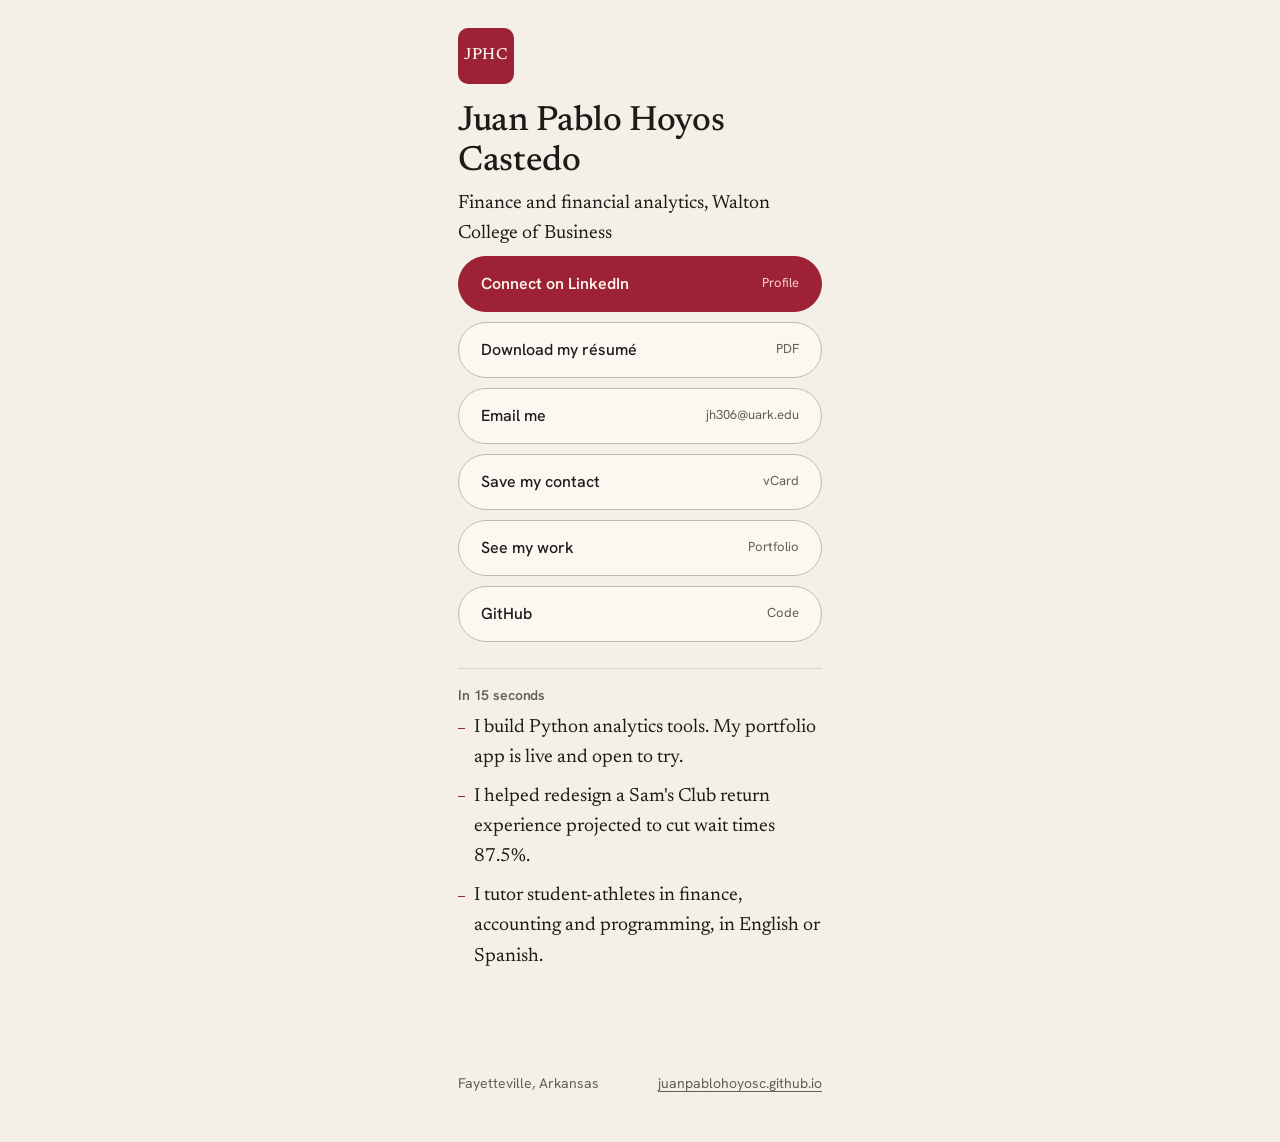
==== commit 58ed7c9e: "Redesign in paper and Razorback red Restyle the home page, links page and 404 page: warm paper backg" ====
--- a/links/index.html
+++ b/links/index.html
@@ -25,7 +25,6 @@
 
   <h1>Juan Pablo Hoyos Castedo</h1>
   <p class="role">Finance and financial analytics, Walton College of Business</p>
-  <p class="status">Analyst roles</p>
 
   <nav class="links" aria-label="Ways to reach me">
     <a class="link link--primary" href="https://www.linkedin.com/in/juan-pablo-hoyos-850846247">
